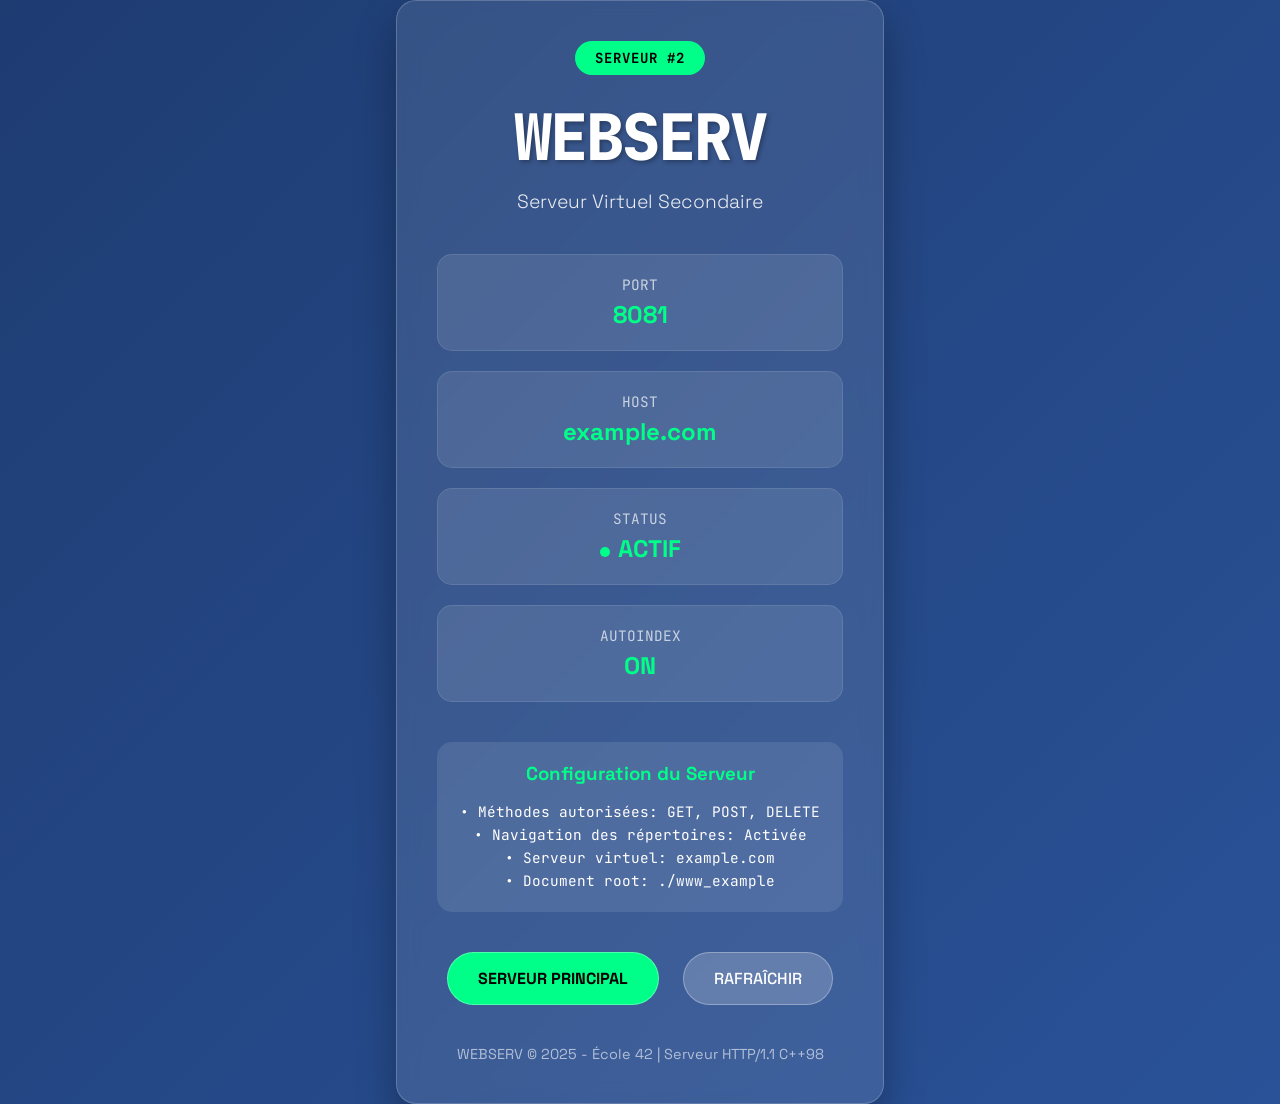
==== www_example/index.html @ acd63bc2 "update docs & tests" ====
<!DOCTYPE html>
<html lang="fr">
<head>
    <meta charset="UTF-8">
    <meta name="viewport" content="width=device-width, initial-scale=1.0">
    <title>WEBSERV - Serveur #2</title>
    <style>
        @import url('https://fonts.googleapis.com/css2?family=JetBrains+Mono:wght@300;400;700;800&family=Space+Grotesk:wght@300;400;500;700;900&display=swap');
        
        * {
            margin: 0;
            padding: 0;
            box-sizing: border-box;
        }
        
        body {
            background: linear-gradient(135deg, #1e3c72 0%, #2a5298 100%);
            font-family: 'Space Grotesk', Arial, sans-serif;
            color: white;
            min-height: 100vh;
            display: flex;
            align-items: center;
            justify-content: center;
        }
        
        .container {
            text-align: center;
            max-width: 800px;
            padding: 40px;
            background: rgba(255, 255, 255, 0.1);
            backdrop-filter: blur(10px);
            border-radius: 20px;
            border: 1px solid rgba(255, 255, 255, 0.2);
            box-shadow: 0 20px 40px rgba(0, 0, 0, 0.3);
        }
        
        .server-badge {
            display: inline-block;
            background: #00ff88;
            color: #000;
            padding: 8px 20px;
            border-radius: 50px;
            font-family: 'JetBrains Mono', monospace;
            font-weight: 700;
            font-size: 14px;
            margin-bottom: 20px;
            letter-spacing: 1px;
        }
        
        .title {
            font-family: 'JetBrains Mono', monospace;
            font-size: 4rem;
            font-weight: 800;
            margin-bottom: 10px;
            letter-spacing: -2px;
            text-shadow: 2px 2px 4px rgba(0, 0, 0, 0.3);
        }
        
        .subtitle {
            font-size: 1.2rem;
            margin-bottom: 30px;
            opacity: 0.9;
            font-weight: 300;
        }
        
        .info-grid {
            display: grid;
            grid-template-columns: repeat(auto-fit, minmax(200px, 1fr));
            gap: 20px;
            margin: 40px 0;
        }
        
        .info-card {
            background: rgba(255, 255, 255, 0.1);
            padding: 20px;
            border-radius: 15px;
            border: 1px solid rgba(255, 255, 255, 0.1);
        }
        
        .info-label {
            font-family: 'JetBrains Mono', monospace;
            font-size: 0.9rem;
            opacity: 0.7;
            margin-bottom: 5px;
        }
        
        .info-value {
            font-size: 1.5rem;
            font-weight: 700;
            color: #00ff88;
        }
        
        .nav-buttons {
            margin-top: 40px;
        }
        
        .nav-button {
            display: inline-block;
            background: rgba(255, 255, 255, 0.2);
            color: white;
            text-decoration: none;
            padding: 15px 30px;
            margin: 0 10px;
            border-radius: 50px;
            font-weight: 500;
            transition: all 0.3s ease;
            border: 1px solid rgba(255, 255, 255, 0.3);
        }
        
        .nav-button:hover {
            background: rgba(255, 255, 255, 0.3);
            transform: translateY(-2px);
            box-shadow: 0 10px 20px rgba(0, 0, 0, 0.2);
        }
        
        .primary-button {
            background: #00ff88;
            color: #000;
            font-weight: 700;
        }
        
        .primary-button:hover {
            background: #00cc6a;
            color: #000;
        }
        
        .footer {
            margin-top: 40px;
            opacity: 0.6;
            font-size: 0.9rem;
        }
        
        .status-indicator {
            display: inline-block;
            width: 10px;
            height: 10px;
            background: #00ff88;
            border-radius: 50%;
            margin-right: 8px;
            animation: pulse 2s infinite;
        }
        
        @keyframes pulse {
            0% { opacity: 1; }
            50% { opacity: 0.5; }
            100% { opacity: 1; }
        }
        
        @media (max-width: 768px) {
            .title {
                font-size: 2.5rem;
            }
            .container {
                margin: 20px;
                padding: 30px;
            }
            .nav-button {
                display: block;
                margin: 10px 0;
            }
        }
    </style>
</head>
<body>
    <div class="container">
        <div class="server-badge">SERVEUR #2</div>
        <h1 class="title">WEBSERV</h1>
        <p class="subtitle">Serveur Virtuel Secondaire</p>
        
        <div class="info-grid">
            <div class="info-card">
                <div class="info-label">PORT</div>
                <div class="info-value">8081</div>
            </div>
            <div class="info-card">
                <div class="info-label">HOST</div>
                <div class="info-value">example.com</div>
            </div>
            <div class="info-card">
                <div class="info-label">STATUS</div>
                <div class="info-value">
                    <span class="status-indicator"></span>ACTIF
                </div>
            </div>
            <div class="info-card">
                <div class="info-label">AUTOINDEX</div>
                <div class="info-value">ON</div>
            </div>
        </div>
        
        <div style="background: rgba(255, 255, 255, 0.1); padding: 20px; border-radius: 15px; margin: 30px 0;">
            <h3 style="margin-bottom: 15px; color: #00ff88;">Configuration du Serveur</h3>
            <p style="font-family: 'JetBrains Mono', monospace; font-size: 0.9rem; line-height: 1.6;">
                • Méthodes autorisées: GET, POST, DELETE<br>
                • Navigation des répertoires: Activée<br>
                • Serveur virtuel: example.com<br>
                • Document root: ./www_example
            </p>
        </div>
        
        <div class="nav-buttons">
            <a href="http://localhost:8080/" class="nav-button primary-button">SERVEUR PRINCIPAL</a>
            <a href="http://localhost:8081/" class="nav-button">RAFRAÎCHIR</a>
        </div>
        
        <div class="footer">
            <p>WEBSERV © 2025 - École 42 | Serveur HTTP/1.1 C++98</p>
        </div>
    </div>
</body>
</html>
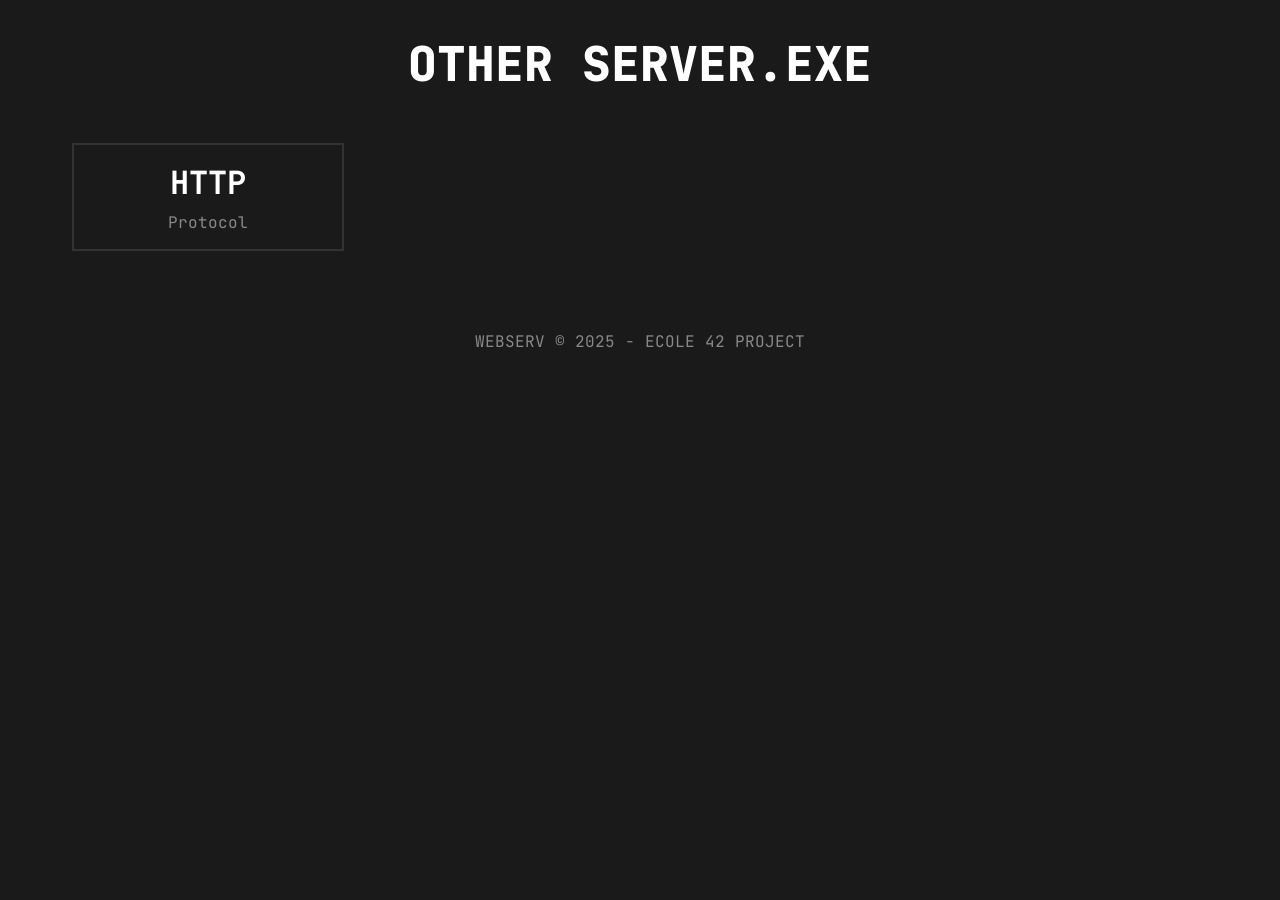
==== commit 8e07b2db: "clear useless and modif example" ====
--- a/www_example/index.html
+++ b/www_example/index.html
@@ -1,211 +1,29 @@
 <!DOCTYPE html>
 <html lang="fr">
-<head>
-    <meta charset="UTF-8">
-    <meta name="viewport" content="width=device-width, initial-scale=1.0">
-    <title>WEBSERV - Serveur #2</title>
+  <head>
+    <meta charset="UTF-8" />
+    <meta name="viewport" content="width=device-width, initial-scale=1.0" />
+    <title>WEBSERVE.EXE - SERVER TEST</title>
+    <link rel="stylesheet" href="styleIndex.css" />
     <style>
-        @import url('https://fonts.googleapis.com/css2?family=JetBrains+Mono:wght@300;400;700;800&family=Space+Grotesk:wght@300;400;500;700;900&display=swap');
-        
-        * {
-            margin: 0;
-            padding: 0;
-            box-sizing: border-box;
-        }
-        
-        body {
-            background: linear-gradient(135deg, #1e3c72 0%, #2a5298 100%);
-            font-family: 'Space Grotesk', Arial, sans-serif;
-            color: white;
-            min-height: 100vh;
-            display: flex;
-            align-items: center;
-            justify-content: center;
-        }
-        
-        .container {
-            text-align: center;
-            max-width: 800px;
-            padding: 40px;
-            background: rgba(255, 255, 255, 0.1);
-            backdrop-filter: blur(10px);
-            border-radius: 20px;
-            border: 1px solid rgba(255, 255, 255, 0.2);
-            box-shadow: 0 20px 40px rgba(0, 0, 0, 0.3);
-        }
-        
-        .server-badge {
-            display: inline-block;
-            background: #00ff88;
-            color: #000;
-            padding: 8px 20px;
-            border-radius: 50px;
-            font-family: 'JetBrains Mono', monospace;
-            font-weight: 700;
-            font-size: 14px;
-            margin-bottom: 20px;
-            letter-spacing: 1px;
-        }
-        
-        .title {
-            font-family: 'JetBrains Mono', monospace;
-            font-size: 4rem;
-            font-weight: 800;
-            margin-bottom: 10px;
-            letter-spacing: -2px;
-            text-shadow: 2px 2px 4px rgba(0, 0, 0, 0.3);
-        }
-        
-        .subtitle {
-            font-size: 1.2rem;
-            margin-bottom: 30px;
-            opacity: 0.9;
-            font-weight: 300;
-        }
-        
-        .info-grid {
-            display: grid;
-            grid-template-columns: repeat(auto-fit, minmax(200px, 1fr));
-            gap: 20px;
-            margin: 40px 0;
-        }
-        
-        .info-card {
-            background: rgba(255, 255, 255, 0.1);
-            padding: 20px;
-            border-radius: 15px;
-            border: 1px solid rgba(255, 255, 255, 0.1);
-        }
-        
-        .info-label {
-            font-family: 'JetBrains Mono', monospace;
-            font-size: 0.9rem;
-            opacity: 0.7;
-            margin-bottom: 5px;
-        }
-        
-        .info-value {
-            font-size: 1.5rem;
-            font-weight: 700;
-            color: #00ff88;
-        }
-        
-        .nav-buttons {
-            margin-top: 40px;
-        }
-        
-        .nav-button {
-            display: inline-block;
-            background: rgba(255, 255, 255, 0.2);
-            color: white;
-            text-decoration: none;
-            padding: 15px 30px;
-            margin: 0 10px;
-            border-radius: 50px;
-            font-weight: 500;
-            transition: all 0.3s ease;
-            border: 1px solid rgba(255, 255, 255, 0.3);
-        }
-        
-        .nav-button:hover {
-            background: rgba(255, 255, 255, 0.3);
-            transform: translateY(-2px);
-            box-shadow: 0 10px 20px rgba(0, 0, 0, 0.2);
-        }
-        
-        .primary-button {
-            background: #00ff88;
-            color: #000;
-            font-weight: 700;
-        }
-        
-        .primary-button:hover {
-            background: #00cc6a;
-            color: #000;
-        }
-        
-        .footer {
-            margin-top: 40px;
-            opacity: 0.6;
-            font-size: 0.9rem;
-        }
-        
-        .status-indicator {
-            display: inline-block;
-            width: 10px;
-            height: 10px;
-            background: #00ff88;
-            border-radius: 50%;
-            margin-right: 8px;
-            animation: pulse 2s infinite;
-        }
-        
-        @keyframes pulse {
-            0% { opacity: 1; }
-            50% { opacity: 0.5; }
-            100% { opacity: 1; }
-        }
-        
-        @media (max-width: 768px) {
-            .title {
-                font-size: 2.5rem;
-            }
-            .container {
-                margin: 20px;
-                padding: 30px;
-            }
-            .nav-button {
-                display: block;
-                margin: 10px 0;
-            }
-        }
+      @import url("https://fonts.googleapis.com/css2?family=JetBrains+Mono:wght@300;400;700;800&family=Space+Grotesk:wght@300;400;500;700;900&display=swap");
     </style>
-</head>
-<body>
+  </head>
+  <body>
     <div class="container">
-        <div class="server-badge">SERVEUR #2</div>
-        <h1 class="title">WEBSERV</h1>
-        <p class="subtitle">Serveur Virtuel Secondaire</p>
-        
-        <div class="info-grid">
-            <div class="info-card">
-                <div class="info-label">PORT</div>
-                <div class="info-value">8081</div>
-            </div>
-            <div class="info-card">
-                <div class="info-label">HOST</div>
-                <div class="info-value">example.com</div>
-            </div>
-            <div class="info-card">
-                <div class="info-label">STATUS</div>
-                <div class="info-value">
-                    <span class="status-indicator"></span>ACTIF
-                </div>
-            </div>
-            <div class="info-card">
-                <div class="info-label">AUTOINDEX</div>
-                <div class="info-value">ON</div>
-            </div>
+      <header class="header">
+        <h1 class="title">OTHER SERVER.EXE</h1>
+      </header>
+
+      <section class="stats-grid">
+        <div class="stat-block">
+          <div id="protocolDisplay" class="stat-number">HTTP</div>
+          <div class="stat-label">Protocol</div>
         </div>
-        
-        <div style="background: rgba(255, 255, 255, 0.1); padding: 20px; border-radius: 15px; margin: 30px 0;">
-            <h3 style="margin-bottom: 15px; color: #00ff88;">Configuration du Serveur</h3>
-            <p style="font-family: 'JetBrains Mono', monospace; font-size: 0.9rem; line-height: 1.6;">
-                • Méthodes autorisées: GET, POST, DELETE<br>
-                • Navigation des répertoires: Activée<br>
-                • Serveur virtuel: example.com<br>
-                • Document root: ./www_example
-            </p>
-        </div>
-        
-        <div class="nav-buttons">
-            <a href="http://localhost:8080/" class="nav-button primary-button">SERVEUR PRINCIPAL</a>
-            <a href="http://localhost:8081/" class="nav-button">RAFRAÎCHIR</a>
-        </div>
-        
-        <div class="footer">
-            <p>WEBSERV © 2025 - École 42 | Serveur HTTP/1.1 C++98</p>
-        </div>
+      </section>
+      <footer class="footer">
+        <p>WEBSERV © 2025 - ECOLE 42 PROJECT</p>
+      </footer>
     </div>
-</body>
+  </body>
 </html>
--- a/www_example/styleIndex.css
+++ b/www_example/styleIndex.css
@@ -0,0 +1,136 @@
+* {
+  margin: 0;
+  padding: 0;
+  box-sizing: border-box;
+}
+
+body {
+  font-family: "JetBrains Mono", monospace;
+  background-color: #1a1a1a;
+  color: #ffffff;
+  margin: 0;
+  padding: 0;
+}
+
+.container {
+  max-width: 1200px;
+  margin: 0 auto;
+  padding: 2rem;
+}
+
+.header {
+  text-align: center;
+  margin-bottom: 3rem;
+}
+
+.title {
+  font-size: 3rem;
+  font-weight: 800;
+  margin: 0;
+}
+
+.subtitle {
+  color: #888;
+  margin-top: 0.5rem;
+}
+
+.stats-grid {
+  display: grid;
+  grid-template-columns: repeat(4, 1fr);
+  gap: 1rem;
+  margin-bottom: 3rem;
+}
+
+.stat-block {
+  text-align: center;
+  padding: 1rem;
+  border: 2px solid #333;
+  transition: all 0.3s;
+}
+
+.stat-block:hover {
+  border-color: #00ff00;
+}
+
+.stat-number {
+  font-size: 2rem;
+  font-weight: 700;
+}
+
+.stat-label {
+  color: #888;
+  margin-top: 0.5rem;
+}
+
+.features-grid {
+  display: grid;
+  grid-template-columns: repeat(2, 1fr);
+  gap: 2rem;
+  margin-bottom: 3rem;
+}
+
+.feature-card {
+  border: 2px solid #333;
+  padding: 1.5rem;
+  transition: all 0.3s;
+}
+
+.feature-card:hover {
+  border-color: #00ff00;
+}
+
+.feature-title {
+  margin-top: 0;
+  font-size: 1.2rem;
+}
+
+.feature-description {
+  color: #888;
+  line-height: 1.5;
+}
+
+.nav-section {
+  margin-bottom: 3rem;
+}
+
+.nav-grid {
+  display: grid;
+  grid-template-columns: repeat(3, 1fr);
+  gap: 1rem;
+}
+
+.nav-button {
+  display: block;
+  padding: 1rem;
+  text-align: center;
+  background-color: #333;
+  color: white;
+  text-decoration: none;
+  border: 2px solid #444;
+  transition: all 0.3s;
+}
+
+.nav-button:hover {
+  background-color: #444;
+  border-color: #00ff00;
+}
+
+.footer {
+  text-align: center;
+  padding: 2rem 0;
+  color: #888;
+}
+
+@media (max-width: 768px) {
+  .stats-grid {
+    grid-template-columns: repeat(2, 1fr);
+  }
+
+  .features-grid {
+    grid-template-columns: 1fr;
+  }
+
+  .nav-grid {
+    grid-template-columns: 1fr;
+  }
+}
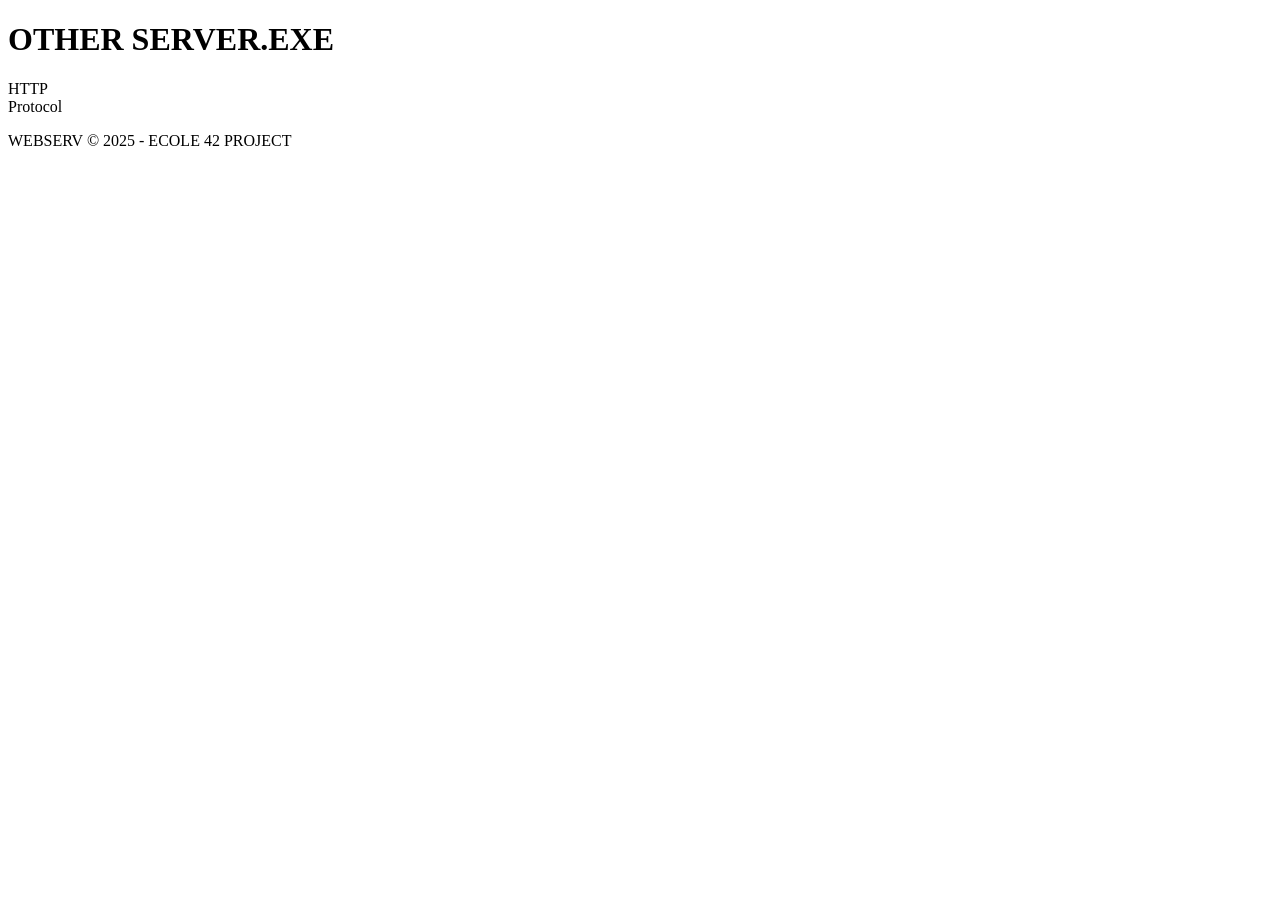
==== commit 5f9acc9a: "clear norm index.css" ====
--- a/www_example/index.html
+++ b/www_example/index.html
@@ -4,7 +4,7 @@
     <meta charset="UTF-8" />
     <meta name="viewport" content="width=device-width, initial-scale=1.0" />
     <title>WEBSERVE.EXE - SERVER TEST</title>
-    <link rel="stylesheet" href="styleIndex.css" />
+    <link rel="stylesheet" href="style.css" />
     <style>
       @import url("https://fonts.googleapis.com/css2?family=JetBrains+Mono:wght@300;400;700;800&family=Space+Grotesk:wght@300;400;500;700;900&display=swap");
     </style>
